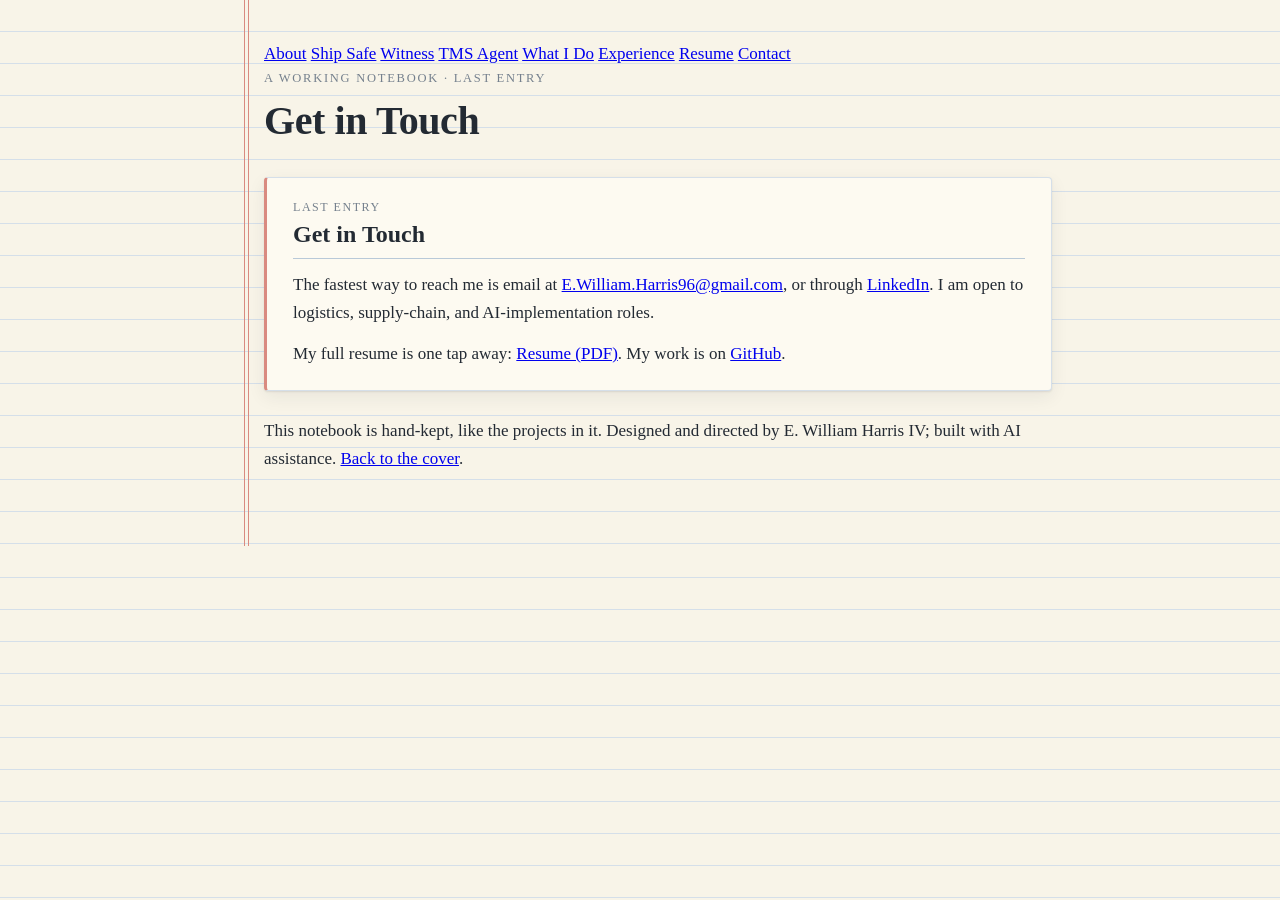
==== contact.html @ 10388640 "Notebook split: contact.html gets its own page" ====
<!doctype html>
<html lang="en">
  <head>
    <meta charset="utf-8" />
    <meta name="viewport" content="width=device-width, initial-scale=1, viewport-fit=cover" />
    <meta name="color-scheme" content="light dark" />
    <link rel="icon" href="data:," />
    <title>Get in Touch — E. William Harris IV</title>
    <meta name="description" content="Portfolio of E. William Harris IV: a freight-forwarding and supply-chain professional building practical AI tools for the receiving dock and the dangerous-goods screening desk." />
    <link rel="stylesheet" href="style.css" />
  </head>
  <body>
    <div class="page">

    <nav class="tabs" aria-label="Notebook sections">
      <a href="index.html">About</a>
      <a href="shipsafe.html">Ship Safe</a>
      <a href="witness.html">Witness</a>
      <a href="tms.html">TMS Agent</a>
      <a href="what-i-do.html">What I Do</a>
      <a href="experience.html">Experience</a>
      <a href="resume.pdf">Resume</a>
      <a href="contact.html" class="active" aria-current="page">Contact</a>
    </nav>

      <header class="masthead compact">
        <p class="kicker">A working notebook &middot; Last entry</p>
        <h1>Get in Touch</h1>
      </header>

      <section class="entry" aria-labelledby="contact-h">
        <h2 id="contact-h"><span class="entry-no">Last entry</span> Get in Touch</h2>
        <p>The fastest way to reach me is email at <a href="mailto:E.William.Harris96@gmail.com">E.William.Harris96@gmail.com</a>, or through <a href="https://www.linkedin.com/in/edward-harris-w96">LinkedIn</a>. I am open to logistics, supply-chain, and AI-implementation roles.</p>
        <p>My full resume is one tap away: <a href="resume.pdf">Resume (PDF)</a>. My work is on <a href="https://github.com/Grateful-Ed">GitHub</a>.</p>
      </section>

      <footer class="fineprint-foot">
        <p>This notebook is hand-kept, like the projects in it. Designed and directed by E. William Harris IV; built with AI assistance. <a href="index.html">Back to the cover</a>.</p>
      </footer>

    </div>
  </body>
</html>
---- style.css ----
/* Portfolio — a kept notebook.
   Paper with ruled lines and a red margin in the light;
   a night notebook (dark slate paper, soft rules, light ink) after dark.
   Static CSS only; no frameworks, no webfonts. */

:root {
  --paper: #f8f4e8;
  --paper-panel: #fdfaf1;
  --ink: #232a33;
  --ink-2: #4c5866;
  --ink-3: #75808d;
  --rule: #b9c9d8;
  --rule-soft: #d5dfe9;
  --margin: #d98a80;
  --accent: #20508c;
  --accent-soft: #e7edf5;
  --photo-line: #c8bfa8;
  --shadow: 0 1px 2px rgba(35, 42, 51, .10), 0 6px 18px rgba(35, 42, 51, .07);
}

@media (prefers-color-scheme: dark) {
  :root {
    --paper: #171d27;
    --paper-panel: #1e2634;
    --ink: #e7ebf0;
    --ink-2: #b7c1cd;
    --ink-3: #8b97a6;
    --rule: #33465e;
    --rule-soft: #2a3a4e;
    --margin: #a05a50;
    --accent: #7db3e8;
    --accent-soft: #22344c;
    --photo-line: #3d4c63;
    --shadow: 0 1px 2px rgba(0, 0, 0, .4), 0 6px 18px rgba(0, 0, 0, .3);
  }
}

* { box-sizing: border-box; }
html, body { margin: 0; padding: 0; }

body {
  font-family: Georgia, "Iowan Old Style", "Times New Roman", serif;
  color: var(--ink);
  font-size: 17px;
  line-height: 1.65;
  -webkit-font-smoothing: antialiased;
  /* the notebook paper: faint ruled lines across the whole desk */
  background-color: var(--paper);
  background-image: repeating-linear-gradient(
    to bottom,
    transparent 0,
    transparent 31px,
    var(--rule-soft) 31px,
    var(--rule-soft) 32px
  );
}

/* the sheet itself, with its red margin line down the left */
.page {
  max-width: 880px;
  margin: 0 auto;
  padding: 40px 28px 56px 64px;
  position: relative;
  background-image: linear-gradient(
    to right,
    transparent 0,
    transparent 44px,
    var(--margin) 44px,
    var(--margin) 45.5px,
    transparent 45.5px,
    transparent 48px,
    var(--margin) 48px,
    var(--margin) 49px,
    transparent 49px
  );
}

/* ---------- masthead ---------- */
.masthead { margin-bottom: 34px; }
.kicker {
  font-size: 12.5px;
  letter-spacing: .14em;
  text-transform: uppercase;
  color: var(--ink-3);
  margin: 0 0 10px;
}
h1 {
  font-size: 40px;
  line-height: 1.12;
  font-weight: 700;
  letter-spacing: -.01em;
  margin: 0 0 10px;
}
.headline {
  font-size: 19px;
  font-style: italic;
  color: var(--ink-2);
  margin: 0 0 16px;
  max-width: 34em;
}
nav.links { display: flex; gap: 10px; flex-wrap: wrap; }
nav.links a {
  color: var(--accent);
  text-decoration: none;
  font-size: 15px;
  border: 1px solid var(--rule);
  background: var(--paper-panel);
  border-radius: 3px;
  padding: 5px 13px;
  box-shadow: var(--shadow);
}
nav.links a:hover { text-decoration: underline; }

/* ---------- topic blocks: the opening index ---------- */
.blocks {
  display: grid;
  grid-template-columns: 1fr 1fr;
  gap: 14px;
  margin-bottom: 30px;
}
.block {
  display: block;
  background: var(--paper-panel);
  border: 1px solid var(--rule-soft);
  border-left: 3px solid var(--margin);
  border-radius: 4px;
  box-shadow: var(--shadow);
  padding: 14px 18px 13px;
  text-decoration: none;
  color: var(--ink);
}
.block:hover { border-color: var(--rule); }
.block:hover .block-title { text-decoration: underline; }
.block-tag {
  display: block;
  font-size: 11.5px;
  letter-spacing: .13em;
  text-transform: uppercase;
  color: var(--ink-3);
  margin-bottom: 4px;
}
.block-title {
  display: block;
  font-size: 20px;
  font-weight: 700;
  line-height: 1.2;
  color: var(--accent);
  margin-bottom: 4px;
}
.block-line {
  display: block;
  font-size: 15px;
  line-height: 1.45;
  color: var(--ink-2);
}

/* ---------- notebook entries ---------- */
.entry {
  background: var(--paper-panel);
  border: 1px solid var(--rule-soft);
  border-left: 3px solid var(--margin);
  border-radius: 4px;
  box-shadow: var(--shadow);
  padding: 22px 26px 20px;
  margin-bottom: 26px;
}
.entry h2, .colophon h2 {
  font-size: 24px;
  line-height: 1.2;
  margin: 0 0 12px;
  padding-bottom: 9px;
  border-bottom: 1px solid var(--rule);
}
.entry-no {
  display: block;
  font-size: 12px;
  font-weight: 400;
  letter-spacing: .13em;
  text-transform: uppercase;
  color: var(--ink-3);
  margin-bottom: 5px;
}
.entry p { margin: 0 0 13px; }
.entry p:last-child { margin-bottom: 2px; }

/* ---------- photos, taped into the notebook ---------- */
.photos {
  display: grid;
  grid-template-columns: 1fr 1fr;
  gap: 16px;
  margin: 18px 0 6px;
}
figure { margin: 0; }
.photos figure, .photo-wide {
  background: var(--paper);
  border: 1px solid var(--photo-line);
  padding: 7px 7px 9px;
  box-shadow: var(--shadow);
}
.photo-wide { margin: 18px 0 14px; }
figure img {
  display: block;
  width: 100%;
  height: auto;
}
figcaption {
  font-size: 13.5px;
  font-style: italic;
  color: var(--ink-2);
  line-height: 1.45;
  padding: 7px 3px 1px;
}

/* ---------- collapsible extra notes ---------- */
details.more {
  border-top: 1px dashed var(--rule);
  margin-top: 16px;
  padding-top: 11px;
}
details.more summary {
  cursor: pointer;
  color: var(--accent);
  font-size: 15.5px;
}
details.more p { margin-top: 10px; color: var(--ink-2); }

/* ---------- entry links ---------- */
.entry-links {
  display: flex;
  flex-wrap: wrap;
  gap: 8px 22px;
  margin-top: 16px !important;
  padding-top: 13px;
  border-top: 1px dashed var(--rule);
}
.entry-links a {
  color: var(--accent);
  font-size: 15.5px;
  text-decoration: none;
}
.entry-links a:hover { text-decoration: underline; }

/* ---------- footer ---------- */
.colophon {
  background: var(--paper-panel);
  border: 1px solid var(--rule-soft);
  border-left: 3px solid var(--margin);
  border-radius: 4px;
  box-shadow: var(--shadow);
  padding: 22px 26px 20px;
}
.colophon p { margin: 0 0 10px; }
.colophon a { color: var(--accent); }
.colophon .fineprint {
  font-size: 13.5px;
  font-style: italic;
  color: var(--ink-3);
  margin-bottom: 0;
}

/* ---------- phone: its own composition, not a squeezed page ---------- */
@media (max-width: 640px) {
  body { font-size: 16.5px; }
  .page { padding: 26px 16px 40px 34px; }
  .page {
    background-image: linear-gradient(
      to right,
      transparent 0,
      transparent 21px,
      var(--margin) 21px,
      var(--margin) 22.5px,
      transparent 22.5px
    );
  }
  h1 { font-size: 31px; }
  .headline { font-size: 17.5px; }
  .entry, .colophon { padding: 17px 16px 15px; }
  .entry h2, .colophon h2 { font-size: 21px; }
  .photos { grid-template-columns: 1fr; gap: 13px; }
  .blocks { grid-template-columns: 1fr; gap: 11px; }
  .block { padding: 12px 15px 11px; }
  .block-title { font-size: 18.5px; }
}
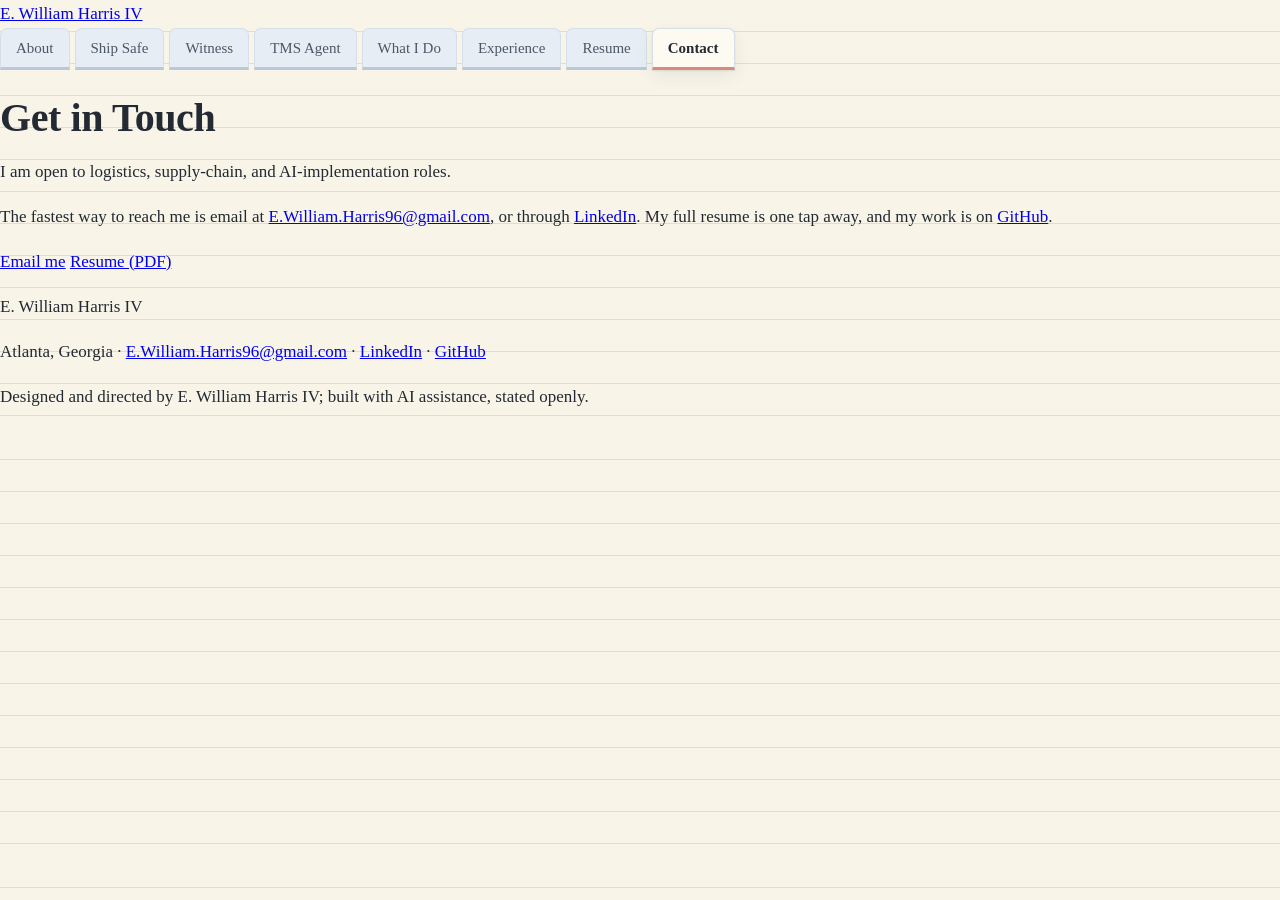
==== commit 54f96882: "Visual redesign v2: freight-paperwork art direction (big grotesque type, flat colour, manifest conte" ====
--- a/contact.html
+++ b/contact.html
@@ -7,37 +7,44 @@
     <link rel="icon" href="data:," />
     <title>Get in Touch — E. William Harris IV</title>
     <meta name="description" content="Portfolio of E. William Harris IV: a freight-forwarding and supply-chain professional building practical AI tools for the receiving dock and the dangerous-goods screening desk." />
+    <link rel="preconnect" href="https://fonts.googleapis.com" />
+    <link rel="preconnect" href="https://fonts.gstatic.com" crossorigin />
+    <link href="https://fonts.googleapis.com/css2?family=Archivo:wght@400;600;800&display=swap" rel="stylesheet" />
     <link rel="stylesheet" href="style.css" />
   </head>
   <body>
-    <div class="page">
+    <header class="topbar">
+      <a class="wordmark" href="index.html">E. William Harris IV</a>
+      <nav class="tabs" aria-label="Sections">
+        <a href="index.html">About</a>
+        <a href="shipsafe.html">Ship Safe</a>
+        <a href="witness.html">Witness</a>
+        <a href="tms.html">TMS Agent</a>
+        <a href="what-i-do.html">What I Do</a>
+        <a href="experience.html">Experience</a>
+        <a href="resume.pdf">Resume</a>
+        <a href="contact.html" class="active" aria-current="page">Contact</a>
+      </nav>
+    </header>
 
-    <nav class="tabs" aria-label="Notebook sections">
-      <a href="index.html">About</a>
-      <a href="shipsafe.html">Ship Safe</a>
-      <a href="witness.html">Witness</a>
-      <a href="tms.html">TMS Agent</a>
-      <a href="what-i-do.html">What I Do</a>
-      <a href="experience.html">Experience</a>
-      <a href="resume.pdf">Resume</a>
-      <a href="contact.html" class="active" aria-current="page">Contact</a>
-    </nav>
+    <main>
+      <section class="topic-head">
+        <h1>Get in Touch</h1>
+        <p class="statement">I am open to logistics, supply-chain, and AI-implementation roles.</p>
+      </section>
+      <section class="topic-body">
+        <p>The fastest way to reach me is email at <a href="mailto:E.William.Harris96@gmail.com">E.William.Harris96@gmail.com</a>, or through <a href="https://www.linkedin.com/in/edward-harris-w96">LinkedIn</a>. My full resume is one tap away, and my work is on <a href="https://github.com/Grateful-Ed">GitHub</a>.</p>
+        <p class="topic-links">
+          <a class="btn" href="mailto:E.William.Harris96@gmail.com">Email me</a>
+          <a class="plain-link" href="resume.pdf">Resume (PDF)</a>
+        </p>
+      </section>
+    </main>
 
-      <header class="masthead compact">
-        <p class="kicker">A working notebook &middot; Last entry</p>
-        <h1>Get in Touch</h1>
-      </header>
-
-      <section class="entry" aria-labelledby="contact-h">
-        <h2 id="contact-h"><span class="entry-no">Last entry</span> Get in Touch</h2>
-        <p>The fastest way to reach me is email at <a href="mailto:E.William.Harris96@gmail.com">E.William.Harris96@gmail.com</a>, or through <a href="https://www.linkedin.com/in/edward-harris-w96">LinkedIn</a>. I am open to logistics, supply-chain, and AI-implementation roles.</p>
-        <p>My full resume is one tap away: <a href="resume.pdf">Resume (PDF)</a>. My work is on <a href="https://github.com/Grateful-Ed">GitHub</a>.</p>
-      </section>
-
-      <footer class="fineprint-foot">
-        <p>This notebook is hand-kept, like the projects in it. Designed and directed by E. William Harris IV; built with AI assistance. <a href="index.html">Back to the cover</a>.</p>
-      </footer>
-
-    </div>
+    <footer class="close">
+      <p class="close-name">E. William Harris IV</p>
+      <p class="close-line">Atlanta, Georgia &middot; <a href="mailto:E.William.Harris96@gmail.com">E.William.Harris96@gmail.com</a> &middot; <a href="https://www.linkedin.com/in/edward-harris-w96">LinkedIn</a> &middot; <a href="https://github.com/Grateful-Ed">GitHub</a></p>
+      <p class="close-fine">Designed and directed by E. William Harris IV; built with AI assistance, stated openly.</p>
+    </footer>
   </body>
 </html>
--- a/style.css
+++ b/style.css
@@ -110,6 +110,48 @@
   box-shadow: var(--shadow);
 }
 nav.links a:hover { text-decoration: underline; }
+
+/* ---------- notebook divider tabs ---------- */
+.tabs {
+  display: flex;
+  flex-wrap: wrap;
+  gap: 5px;
+  margin: 0 0 26px;
+  padding-bottom: 0;
+}
+.tabs a {
+  font-family: Georgia, "Iowan Old Style", "Times New Roman", serif;
+  font-size: 15px;
+  color: var(--ink-2);
+  text-decoration: none;
+  background: var(--accent-soft);
+  border: 1px solid var(--rule-soft);
+  border-bottom: 3px solid var(--rule);
+  border-radius: 7px 7px 0 0;
+  padding: 7px 15px 6px;
+}
+.tabs a:hover { color: var(--ink); text-decoration: underline; }
+.tabs a.active {
+  background: var(--paper-panel);
+  color: var(--ink);
+  font-weight: 700;
+  border-bottom: 3px solid var(--margin);
+  box-shadow: var(--shadow);
+}
+.masthead.compact { margin-bottom: 22px; }
+.masthead.compact h1 { font-size: 32px; }
+.fineprint-foot {
+  margin-top: 30px;
+  padding-top: 13px;
+  border-top: 1px dashed var(--rule);
+}
+.fineprint-foot p {
+  font-size: 13.5px;
+  font-style: italic;
+  color: var(--ink-3);
+  margin: 0;
+}
+.fineprint-foot a { color: var(--accent); }
 
 /* ---------- topic blocks: the opening index ---------- */
 .blocks {
@@ -277,6 +319,9 @@
   .entry, .colophon { padding: 17px 16px 15px; }
   .entry h2, .colophon h2 { font-size: 21px; }
   .photos { grid-template-columns: 1fr; gap: 13px; }
+  .tabs { flex-wrap: nowrap; overflow-x: auto; gap: 4px; padding-bottom: 4px; }
+  .tabs a { white-space: nowrap; font-size: 14px; padding: 6px 12px 5px; }
+  .masthead.compact h1 { font-size: 26px; }
   .blocks { grid-template-columns: 1fr; gap: 11px; }
   .block { padding: 12px 15px 11px; }
   .block-title { font-size: 18.5px; }
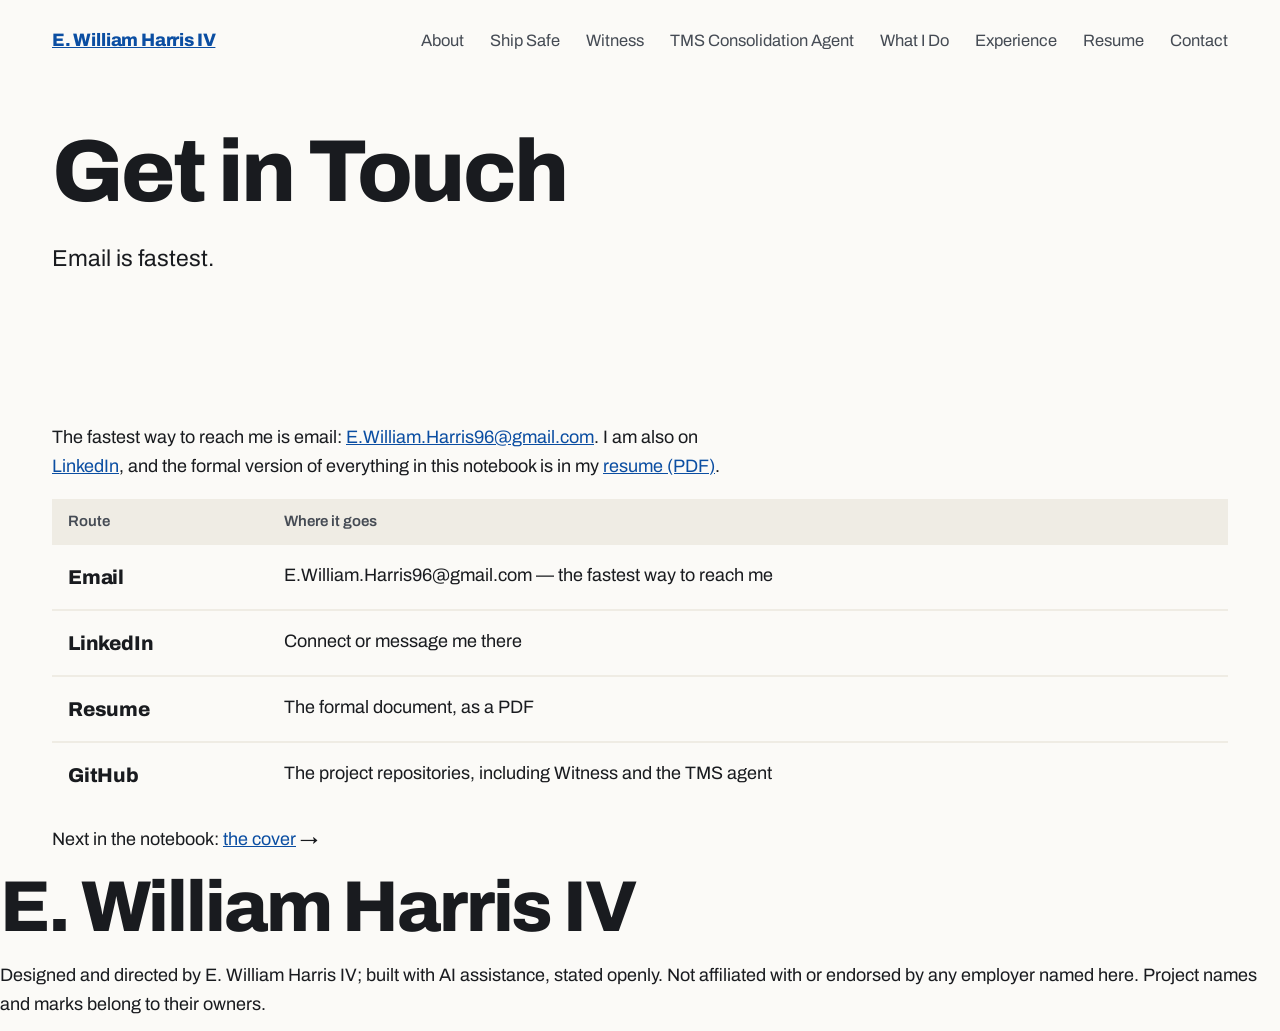
==== commit 60318b69: "Portfolio v3: contact.html (gate fixes, motion layer, real font)" ====
--- a/contact.html
+++ b/contact.html
@@ -2,49 +2,56 @@
 <html lang="en">
   <head>
     <meta charset="utf-8" />
-    <meta name="viewport" content="width=device-width, initial-scale=1, viewport-fit=cover" />
-    <meta name="color-scheme" content="light dark" />
-    <link rel="icon" href="data:," />
-    <title>Get in Touch — E. William Harris IV</title>
-    <meta name="description" content="Portfolio of E. William Harris IV: a freight-forwarding and supply-chain professional building practical AI tools for the receiving dock and the dangerous-goods screening desk." />
+    <meta name="viewport" content="width=device-width, initial-scale=1" />
+    <title>E. William Harris IV — Freight, AI tools, and the work</title>
+    <meta name="description" content="Portfolio of E. William Harris IV: freight forwarding and supply chain by trade; designer and director of AI tools for the receiving dock and the dangerous-goods screening desk." />
     <link rel="preconnect" href="https://fonts.googleapis.com" />
     <link rel="preconnect" href="https://fonts.gstatic.com" crossorigin />
-    <link href="https://fonts.googleapis.com/css2?family=Archivo:wght@400;600;800&display=swap" rel="stylesheet" />
+    <link href="https://fonts.googleapis.com/css2?family=Archivo:wght@100..900&display=swap" rel="stylesheet" />
     <link rel="stylesheet" href="style.css" />
   </head>
   <body>
-    <header class="topbar">
-      <a class="wordmark" href="index.html">E. William Harris IV</a>
-      <nav class="tabs" aria-label="Sections">
+    <header class="topbar rv">
+      <span class="wordmark"><a href="index.html">E. William Harris IV</a></span>
+      <nav class="tabs" aria-label="Notebook sections">
         <a href="index.html">About</a>
         <a href="shipsafe.html">Ship Safe</a>
         <a href="witness.html">Witness</a>
-        <a href="tms.html">TMS Agent</a>
+        <a href="tms.html">TMS Consolidation Agent</a>
         <a href="what-i-do.html">What I Do</a>
         <a href="experience.html">Experience</a>
         <a href="resume.pdf">Resume</a>
-        <a href="contact.html" class="active" aria-current="page">Contact</a>
+        <a href="contact.html" aria-current="page">Contact</a>
       </nav>
     </header>
 
     <main>
       <section class="topic-head">
-        <h1>Get in Touch</h1>
-        <p class="statement">I am open to logistics, supply-chain, and AI-implementation roles.</p>
+        <h1 class="rv">Get in Touch</h1>
+        <p class="statement rv">Email is fastest.</p>
       </section>
       <section class="topic-body">
-        <p>The fastest way to reach me is email at <a href="mailto:E.William.Harris96@gmail.com">E.William.Harris96@gmail.com</a>, or through <a href="https://www.linkedin.com/in/edward-harris-w96">LinkedIn</a>. My full resume is one tap away, and my work is on <a href="https://github.com/Grateful-Ed">GitHub</a>.</p>
-        <p class="topic-links">
-          <a class="btn" href="mailto:E.William.Harris96@gmail.com">Email me</a>
-          <a class="plain-link" href="resume.pdf">Resume (PDF)</a>
-        </p>
+        <p class="rv">The fastest way to reach me is email: <a href="mailto:E.William.Harris96@gmail.com">E.William.Harris96@gmail.com</a>. I am also on <a href="https://www.linkedin.com/in/edward-harris-w96">LinkedIn</a>, and the formal version of everything in this notebook is in my <a href="resume.pdf">resume (PDF)</a>.</p>
+
+        <table class="manifest rv">
+          <thead>
+            <tr><th scope="col">Route</th><th scope="col">Where it goes</th></tr>
+          </thead>
+          <tbody>
+            <tr><td><a href="mailto:E.William.Harris96@gmail.com">Email</a></td><td>E.William.Harris96@gmail.com &mdash; the fastest way to reach me</td></tr>
+            <tr><td><a href="https://www.linkedin.com/in/edward-harris-w96">LinkedIn</a></td><td>Connect or message me there</td></tr>
+            <tr><td><a href="resume.pdf">Resume</a></td><td>The formal document, as a PDF</td></tr>
+            <tr><td><a href="https://github.com/Grateful-Ed">GitHub</a></td><td>The project repositories, including Witness and the TMS agent</td></tr>
+          </tbody>
+        </table>
       </section>
+      <p class="nextline rv">Next in the notebook: <a href="index.html">the cover</a> &rarr;</p>
     </main>
 
-    <footer class="close">
-      <p class="close-name">E. William Harris IV</p>
-      <p class="close-line">Atlanta, Georgia &middot; <a href="mailto:E.William.Harris96@gmail.com">E.William.Harris96@gmail.com</a> &middot; <a href="https://www.linkedin.com/in/edward-harris-w96">LinkedIn</a> &middot; <a href="https://github.com/Grateful-Ed">GitHub</a></p>
-      <p class="close-fine">Designed and directed by E. William Harris IV; built with AI assistance, stated openly.</p>
+    <footer>
+      <p class="close-name rv">E. William Harris IV</p>
+      <p class="close-line rv">Designed and directed by E. William Harris IV; built with AI assistance, stated openly. Not affiliated with or endorsed by any employer named here. Project names and marks belong to their owners.</p>
     </footer>
+    <script src="site.js"></script>
   </body>
 </html>
--- a/style.css
+++ b/style.css
@@ -1,37 +1,25 @@
-/* Portfolio — a kept notebook.
-   Paper with ruled lines and a red margin in the light;
-   a night notebook (dark slate paper, soft rules, light ink) after dark.
-   Static CSS only; no frameworks, no webfonts. */
+/* Portfolio v2 — set like freight paperwork: one grotesque, big type,
+   flat colour, surfaces told apart by tone. No cards, no hairlines,
+   no shadows, no gradients. Structure (tabs, one page per topic) is his;
+   the look is set from the subject: the printed forms of air freight. */
 
 :root {
-  --paper: #f8f4e8;
-  --paper-panel: #fdfaf1;
-  --ink: #232a33;
-  --ink-2: #4c5866;
-  --ink-3: #75808d;
-  --rule: #b9c9d8;
-  --rule-soft: #d5dfe9;
-  --margin: #d98a80;
-  --accent: #20508c;
-  --accent-soft: #e7edf5;
-  --photo-line: #c8bfa8;
-  --shadow: 0 1px 2px rgba(35, 42, 51, .10), 0 6px 18px rgba(35, 42, 51, .07);
+  --ground: #fbfaf7;
+  --field: #efece4;
+  --ink: #191b1f;
+  --ink-2: #454b54;
+  --accent: #0b4ea2;
+  --accent-ink: #ffffff;
 }
 
 @media (prefers-color-scheme: dark) {
   :root {
-    --paper: #171d27;
-    --paper-panel: #1e2634;
-    --ink: #e7ebf0;
-    --ink-2: #b7c1cd;
-    --ink-3: #8b97a6;
-    --rule: #33465e;
-    --rule-soft: #2a3a4e;
-    --margin: #a05a50;
-    --accent: #7db3e8;
-    --accent-soft: #22344c;
-    --photo-line: #3d4c63;
-    --shadow: 0 1px 2px rgba(0, 0, 0, .4), 0 6px 18px rgba(0, 0, 0, .3);
+    --ground: #101216;
+    --field: #1a1d23;
+    --ink: #f2f2ef;
+    --ink-2: #b4bac3;
+    --accent: #7fb2e5;
+    --accent-ink: #0d1520;
   }
 }
 
@@ -39,290 +27,207 @@
 html, body { margin: 0; padding: 0; }
 
 body {
-  font-family: Georgia, "Iowan Old Style", "Times New Roman", serif;
+  font-family: "Archivo", "Helvetica Neue", Helvetica, Arial, sans-serif;
+  background: var(--ground);
   color: var(--ink);
-  font-size: 17px;
-  line-height: 1.65;
+  font-size: 18px;
+  line-height: 1.6;
   -webkit-font-smoothing: antialiased;
-  /* the notebook paper: faint ruled lines across the whole desk */
-  background-color: var(--paper);
-  background-image: repeating-linear-gradient(
-    to bottom,
-    transparent 0,
-    transparent 31px,
-    var(--rule-soft) 31px,
-    var(--rule-soft) 32px
-  );
-}
-
-/* the sheet itself, with its red margin line down the left */
-.page {
-  max-width: 880px;
+}
+
+a { color: var(--accent); }
+::selection { background: var(--accent); color: var(--accent-ink); }
+a:focus-visible { outline: 3px solid var(--accent); outline-offset: 3px; }
+
+/* ---------- top bar: wordmark, plain tab links, one action ---------- */
+.topbar {
+  max-width: 1240px;
   margin: 0 auto;
-  padding: 40px 28px 56px 64px;
-  position: relative;
-  background-image: linear-gradient(
-    to right,
-    transparent 0,
-    transparent 44px,
-    var(--margin) 44px,
-    var(--margin) 45.5px,
-    transparent 45.5px,
-    transparent 48px,
-    var(--margin) 48px,
-    var(--margin) 49px,
-    transparent 49px
-  );
-}
-
-/* ---------- masthead ---------- */
-.masthead { margin-bottom: 34px; }
-.kicker {
-  font-size: 12.5px;
-  letter-spacing: .14em;
-  text-transform: uppercase;
-  color: var(--ink-3);
-  margin: 0 0 10px;
+  padding: 26px 32px 0;
+  display: flex;
+  align-items: baseline;
+  justify-content: space-between;
+  gap: 18px 40px;
+  flex-wrap: wrap;
+}
+.wordmark {
+  font-weight: 800;
+  font-size: 18px;
+  letter-spacing: -0.01em;
+  color: var(--ink);
+  text-decoration: none;
+  white-space: nowrap;
+}
+.tabs { display: flex; flex-wrap: wrap; gap: 6px 26px; }
+.tabs a {
+  color: var(--ink-2);
+  text-decoration: none;
+  font-size: 16.5px;
+  padding-bottom: 3px;
+}
+.tabs a:hover { color: var(--ink); }
+.tabs a.active {
+  color: var(--ink);
+  font-weight: 600;
+  border-bottom: 3px solid var(--accent);
+  padding-bottom: 0;
+}
+
+main {
+  max-width: 1240px;
+  margin: 0 auto;
+  padding: 0 32px;
+}
+
+/* ---------- hero / topic heads ---------- */
+.hero { padding: 84px 0 30px; animation: rise .7s ease-out both; }
+.topic-head { padding: 72px 0 8px; animation: rise .7s ease-out both; }
+@keyframes rise {
+  from { opacity: 0; transform: translateY(18px); }
+  to { opacity: 1; transform: none; }
+}
+@media (prefers-reduced-motion: reduce) {
+  .hero, .topic-head { animation: none; }
 }
 h1 {
-  font-size: 40px;
-  line-height: 1.12;
-  font-weight: 700;
-  letter-spacing: -.01em;
-  margin: 0 0 10px;
-}
-.headline {
-  font-size: 19px;
-  font-style: italic;
-  color: var(--ink-2);
-  margin: 0 0 16px;
-  max-width: 34em;
-}
-nav.links { display: flex; gap: 10px; flex-wrap: wrap; }
-nav.links a {
-  color: var(--accent);
-  text-decoration: none;
-  font-size: 15px;
-  border: 1px solid var(--rule);
-  background: var(--paper-panel);
-  border-radius: 3px;
-  padding: 5px 13px;
-  box-shadow: var(--shadow);
-}
-nav.links a:hover { text-decoration: underline; }
-
-/* ---------- notebook divider tabs ---------- */
-.tabs {
+  font-size: clamp(52px, 8.5vw, 108px);
+  line-height: 0.98;
+  letter-spacing: -0.03em;
+  font-weight: 800;
+  margin: 0 0 26px;
+  max-width: 10em;
+}
+.topic-head h1 { font-size: clamp(46px, 7vw, 88px); }
+.statement {
+  font-size: 23px;
+  line-height: 1.45;
+  max-width: 33em;
+  margin: 0 0 30px;
+}
+.hero-links, .topic-links {
   display: flex;
   flex-wrap: wrap;
-  gap: 5px;
-  margin: 0 0 26px;
-  padding-bottom: 0;
-}
-.tabs a {
-  font-family: Georgia, "Iowan Old Style", "Times New Roman", serif;
+  align-items: center;
+  gap: 14px 28px;
+  margin: 0;
+}
+.btn {
+  display: inline-block;
+  background: var(--accent);
+  color: var(--accent-ink);
+  font-weight: 600;
+  font-size: 17px;
+  text-decoration: none;
+  padding: 13px 24px;
+  border-radius: 0;
+}
+.btn:hover { text-decoration: underline; }
+.plain-link { font-size: 17px; text-decoration: none; }
+.plain-link:hover { text-decoration: underline; }
+
+/* ---------- sections ---------- */
+section { margin-top: 110px; }
+.hero, .topic-head { margin-top: 0; }
+h2 {
+  font-size: clamp(30px, 4vw, 44px);
+  line-height: 1.05;
+  letter-spacing: -0.02em;
+  font-weight: 800;
+  margin: 0 0 22px;
+}
+.topic-body p, .about p {
+  max-width: 38em;
+  margin: 0 0 18px;
+}
+.topic-body h2 { margin-top: 64px; }
+
+/* ---------- the contents, set as a manifest (a real table) ---------- */
+.manifest {
+  width: 100%;
+  border-collapse: collapse;
+  font-size: 18px;
+}
+.manifest th {
+  text-align: left;
+  font-weight: 600;
   font-size: 15px;
   color: var(--ink-2);
-  text-decoration: none;
-  background: var(--accent-soft);
-  border: 1px solid var(--rule-soft);
-  border-bottom: 3px solid var(--rule);
-  border-radius: 7px 7px 0 0;
-  padding: 7px 15px 6px;
-}
-.tabs a:hover { color: var(--ink); text-decoration: underline; }
-.tabs a.active {
-  background: var(--paper-panel);
-  color: var(--ink);
-  font-weight: 700;
-  border-bottom: 3px solid var(--margin);
-  box-shadow: var(--shadow);
-}
-.masthead.compact { margin-bottom: 22px; }
-.masthead.compact h1 { font-size: 32px; }
-.fineprint-foot {
-  margin-top: 30px;
-  padding-top: 13px;
-  border-top: 1px dashed var(--rule);
-}
-.fineprint-foot p {
-  font-size: 13.5px;
-  font-style: italic;
-  color: var(--ink-3);
-  margin: 0;
-}
-.fineprint-foot a { color: var(--accent); }
-
-/* ---------- topic blocks: the opening index ---------- */
-.blocks {
-  display: grid;
-  grid-template-columns: 1fr 1fr;
-  gap: 14px;
-  margin-bottom: 30px;
-}
-.block {
-  display: block;
-  background: var(--paper-panel);
-  border: 1px solid var(--rule-soft);
-  border-left: 3px solid var(--margin);
-  border-radius: 4px;
-  box-shadow: var(--shadow);
-  padding: 14px 18px 13px;
-  text-decoration: none;
-  color: var(--ink);
-}
-.block:hover { border-color: var(--rule); }
-.block:hover .block-title { text-decoration: underline; }
-.block-tag {
-  display: block;
-  font-size: 11.5px;
-  letter-spacing: .13em;
-  text-transform: uppercase;
-  color: var(--ink-3);
-  margin-bottom: 4px;
-}
-.block-title {
-  display: block;
+  background: var(--field);
+  padding: 10px 16px;
+}
+.manifest td {
+  padding: 16px;
+  vertical-align: top;
+  border-top: 2px solid var(--field);
+}
+.manifest tbody tr:hover { background: var(--field); }
+.manifest td:first-child {
+  font-weight: 800;
   font-size: 20px;
-  font-weight: 700;
-  line-height: 1.2;
-  color: var(--accent);
-  margin-bottom: 4px;
-}
-.block-line {
-  display: block;
-  font-size: 15px;
-  line-height: 1.45;
-  color: var(--ink-2);
-}
-
-/* ---------- notebook entries ---------- */
-.entry {
-  background: var(--paper-panel);
-  border: 1px solid var(--rule-soft);
-  border-left: 3px solid var(--margin);
-  border-radius: 4px;
-  box-shadow: var(--shadow);
-  padding: 22px 26px 20px;
-  margin-bottom: 26px;
-}
-.entry h2, .colophon h2 {
-  font-size: 24px;
-  line-height: 1.2;
-  margin: 0 0 12px;
-  padding-bottom: 9px;
-  border-bottom: 1px solid var(--rule);
-}
-.entry-no {
-  display: block;
-  font-size: 12px;
-  font-weight: 400;
-  letter-spacing: .13em;
-  text-transform: uppercase;
-  color: var(--ink-3);
-  margin-bottom: 5px;
-}
-.entry p { margin: 0 0 13px; }
-.entry p:last-child { margin-bottom: 2px; }
-
-/* ---------- photos, taped into the notebook ---------- */
-.photos {
-  display: grid;
-  grid-template-columns: 1fr 1fr;
-  gap: 16px;
-  margin: 18px 0 6px;
-}
+  letter-spacing: -0.01em;
+  white-space: nowrap;
+}
+.manifest td:first-child a { color: var(--ink); text-decoration: none; }
+.manifest td:first-child a:hover { color: var(--accent); text-decoration: underline; }
+.manifest td a { text-decoration: none; }
+.manifest td a:hover { text-decoration: underline; }
+
+/* ---------- photographs: the subject's own, set large ---------- */
 figure { margin: 0; }
-.photos figure, .photo-wide {
-  background: var(--paper);
-  border: 1px solid var(--photo-line);
-  padding: 7px 7px 9px;
-  box-shadow: var(--shadow);
-}
-.photo-wide { margin: 18px 0 14px; }
-figure img {
+.photo, .hero-photo { margin-top: 44px; }
+.photo img, .hero-photo img {
   display: block;
   width: 100%;
   height: auto;
 }
 figcaption {
-  font-size: 13.5px;
-  font-style: italic;
+  font-size: 15.5px;
   color: var(--ink-2);
-  line-height: 1.45;
-  padding: 7px 3px 1px;
-}
-
-/* ---------- collapsible extra notes ---------- */
-details.more {
-  border-top: 1px dashed var(--rule);
-  margin-top: 16px;
-  padding-top: 11px;
-}
-details.more summary {
-  cursor: pointer;
-  color: var(--accent);
-  font-size: 15.5px;
-}
-details.more p { margin-top: 10px; color: var(--ink-2); }
-
-/* ---------- entry links ---------- */
-.entry-links {
-  display: flex;
-  flex-wrap: wrap;
-  gap: 8px 22px;
-  margin-top: 16px !important;
-  padding-top: 13px;
-  border-top: 1px dashed var(--rule);
-}
-.entry-links a {
-  color: var(--accent);
-  font-size: 15.5px;
-  text-decoration: none;
-}
-.entry-links a:hover { text-decoration: underline; }
-
-/* ---------- footer ---------- */
-.colophon {
-  background: var(--paper-panel);
-  border: 1px solid var(--rule-soft);
-  border-left: 3px solid var(--margin);
-  border-radius: 4px;
-  box-shadow: var(--shadow);
-  padding: 22px 26px 20px;
-}
-.colophon p { margin: 0 0 10px; }
-.colophon a { color: var(--accent); }
-.colophon .fineprint {
-  font-size: 13.5px;
-  font-style: italic;
-  color: var(--ink-3);
-  margin-bottom: 0;
-}
-
-/* ---------- phone: its own composition, not a squeezed page ---------- */
-@media (max-width: 640px) {
-  body { font-size: 16.5px; }
-  .page { padding: 26px 16px 40px 34px; }
-  .page {
-    background-image: linear-gradient(
-      to right,
-      transparent 0,
-      transparent 21px,
-      var(--margin) 21px,
-      var(--margin) 22.5px,
-      transparent 22.5px
-    );
-  }
-  h1 { font-size: 31px; }
-  .headline { font-size: 17.5px; }
-  .entry, .colophon { padding: 17px 16px 15px; }
-  .entry h2, .colophon h2 { font-size: 21px; }
-  .photos { grid-template-columns: 1fr; gap: 13px; }
-  .tabs { flex-wrap: nowrap; overflow-x: auto; gap: 4px; padding-bottom: 4px; }
-  .tabs a { white-space: nowrap; font-size: 14px; padding: 6px 12px 5px; }
-  .masthead.compact h1 { font-size: 26px; }
-  .blocks { grid-template-columns: 1fr; gap: 11px; }
-  .block { padding: 12px 15px 11px; }
-  .block-title { font-size: 18.5px; }
-}
+  padding-top: 10px;
+  max-width: 40em;
+}
+.photo-pair {
+  display: grid;
+  grid-template-columns: 1fr 1fr;
+  gap: 28px;
+}
+.photo-pair .photo { margin-top: 44px; }
+
+/* ---------- the close ---------- */
+.close {
+  max-width: 1240px;
+  margin: 130px auto 0;
+  padding: 54px 32px 60px;
+  background: var(--field);
+}
+.close-name {
+  font-size: clamp(38px, 6vw, 72px);
+  font-weight: 800;
+  letter-spacing: -0.03em;
+  line-height: 1;
+  margin: 0 0 18px;
+}
+.close-line { font-size: 18px; margin: 0 0 12px; }
+.close-line a { color: var(--ink); }
+.close-fine { font-size: 14.5px; color: var(--ink-2); margin: 0; }
+
+/* ---------- phone: its own composition ---------- */
+@media (max-width: 700px) {
+  body { font-size: 17px; }
+  .topbar { padding: 20px 20px 0; }
+  main { padding: 0 20px; }
+  .tabs { flex-wrap: nowrap; overflow-x: auto; gap: 4px 20px; padding-bottom: 6px; }
+  .tabs a { white-space: nowrap; }
+  .hero { padding: 52px 0 16px; }
+  .topic-head { padding: 46px 0 4px; }
+  h1 { font-size: clamp(42px, 13.5vw, 60px); }
+  .topic-head h1 { font-size: clamp(38px, 12vw, 56px); }
+  .statement { font-size: 20px; }
+  section { margin-top: 72px; }
+  .manifest { font-size: 16px; }
+  .manifest td { padding: 12px 10px; }
+  .manifest th { padding: 8px 10px; }
+  .manifest td:first-child { font-size: 17px; white-space: normal; }
+  .photo-pair { grid-template-columns: 1fr; gap: 0; }
+  .close { padding: 40px 20px 46px; margin-top: 90px; }
+}
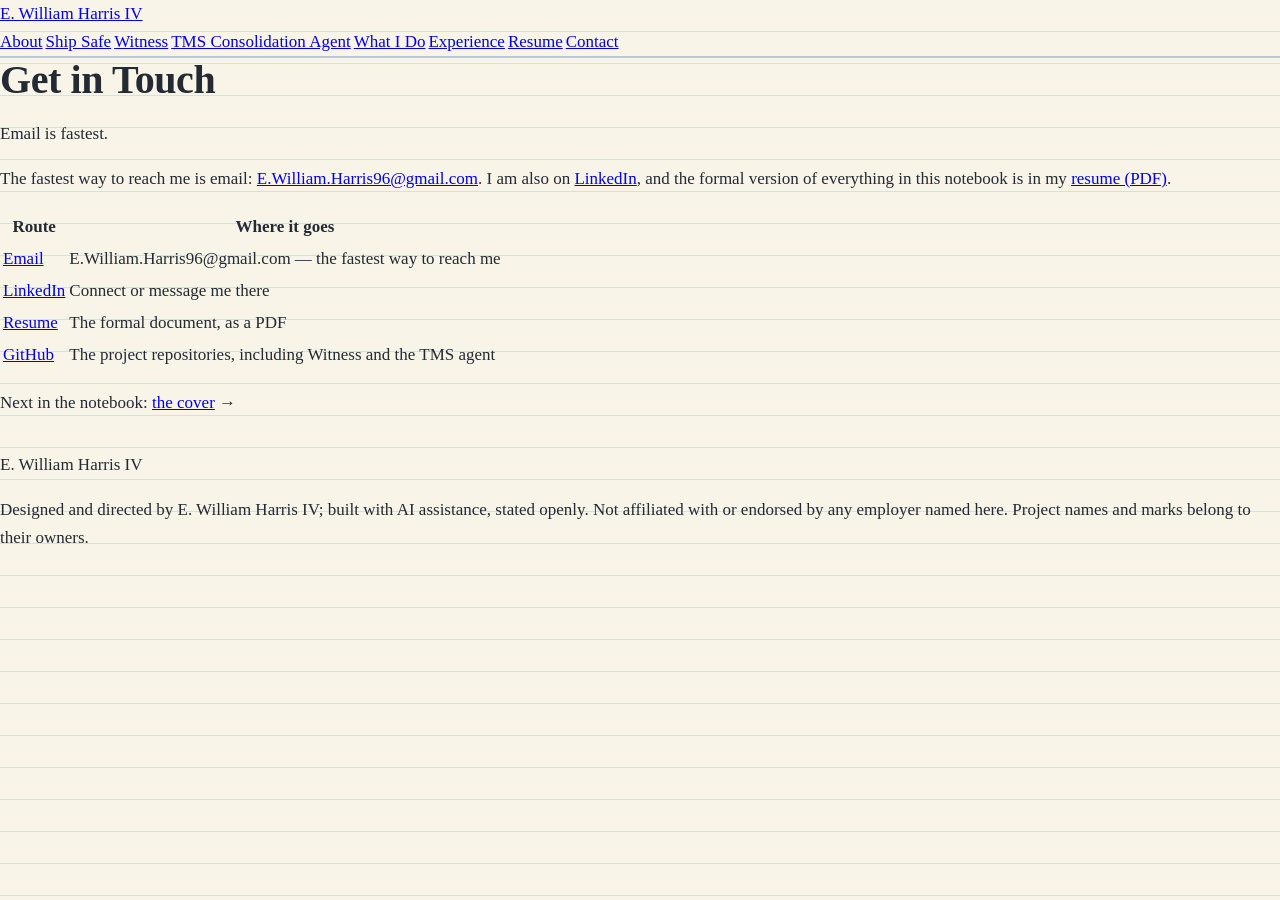
==== commit cad79423: "Add 'the code describes itself' compilations; refresh professional framing and Witness entry - Link " ====
--- a/contact.html
+++ b/contact.html
@@ -3,8 +3,8 @@
   <head>
     <meta charset="utf-8" />
     <meta name="viewport" content="width=device-width, initial-scale=1" />
-    <title>E. William Harris IV — Freight, AI tools, and the work</title>
-    <meta name="description" content="Portfolio of E. William Harris IV: freight forwarding and supply chain by trade; designer and director of AI tools for the receiving dock and the dangerous-goods screening desk." />
+    <title>E. William Harris IV — Software implementation, Six Sigma, continuous improvement, and AI tools</title>
+    <meta name="description" content="Portfolio of E. William Harris IV: software implementation, Six Sigma, and continuous improvement; designer and director of AI tools for the receiving dock, the dangerous-goods screening desk, and the warehouse floor." />
     <link rel="preconnect" href="https://fonts.googleapis.com" />
     <link rel="preconnect" href="https://fonts.gstatic.com" crossorigin />
     <link href="https://fonts.googleapis.com/css2?family=Archivo:wght@100..900&display=swap" rel="stylesheet" />
--- a/style.css
+++ b/style.css
@@ -1,25 +1,37 @@
-/* Portfolio v2 — set like freight paperwork: one grotesque, big type,
-   flat colour, surfaces told apart by tone. No cards, no hairlines,
-   no shadows, no gradients. Structure (tabs, one page per topic) is his;
-   the look is set from the subject: the printed forms of air freight. */
+/* Portfolio — a kept notebook.
+   Paper with ruled lines and a red margin in the light;
+   a night notebook (dark slate paper, soft rules, light ink) after dark.
+   Static CSS only; no frameworks, no webfonts. */
 
 :root {
-  --ground: #fbfaf7;
-  --field: #efece4;
-  --ink: #191b1f;
-  --ink-2: #454b54;
-  --accent: #0b4ea2;
-  --accent-ink: #ffffff;
+  --paper: #f8f4e8;
+  --paper-panel: #fdfaf1;
+  --ink: #232a33;
+  --ink-2: #4c5866;
+  --ink-3: #75808d;
+  --rule: #b9c9d8;
+  --rule-soft: #d5dfe9;
+  --margin: #d98a80;
+  --accent: #20508c;
+  --accent-soft: #e7edf5;
+  --photo-line: #c8bfa8;
+  --shadow: 0 1px 2px rgba(35, 42, 51, .10), 0 6px 18px rgba(35, 42, 51, .07);
 }
 
 @media (prefers-color-scheme: dark) {
   :root {
-    --ground: #101216;
-    --field: #1a1d23;
-    --ink: #f2f2ef;
-    --ink-2: #b4bac3;
-    --accent: #7fb2e5;
-    --accent-ink: #0d1520;
+    --paper: #171d27;
+    --paper-panel: #1e2634;
+    --ink: #e7ebf0;
+    --ink-2: #b7c1cd;
+    --ink-3: #8b97a6;
+    --rule: #33465e;
+    --rule-soft: #2a3a4e;
+    --margin: #a05a50;
+    --accent: #7db3e8;
+    --accent-soft: #22344c;
+    --photo-line: #3d4c63;
+    --shadow: 0 1px 2px rgba(0, 0, 0, .4), 0 6px 18px rgba(0, 0, 0, .3);
   }
 }
 
@@ -27,207 +39,423 @@
 html, body { margin: 0; padding: 0; }
 
 body {
-  font-family: "Archivo", "Helvetica Neue", Helvetica, Arial, sans-serif;
-  background: var(--ground);
+  font-family: Georgia, "Iowan Old Style", "Times New Roman", serif;
   color: var(--ink);
-  font-size: 18px;
-  line-height: 1.6;
+  font-size: 17px;
+  line-height: 1.65;
   -webkit-font-smoothing: antialiased;
-}
-
-a { color: var(--accent); }
-::selection { background: var(--accent); color: var(--accent-ink); }
-a:focus-visible { outline: 3px solid var(--accent); outline-offset: 3px; }
-
-/* ---------- top bar: wordmark, plain tab links, one action ---------- */
-.topbar {
-  max-width: 1240px;
+  /* the notebook paper: faint ruled lines across the whole desk */
+  background-color: var(--paper);
+  background-image: repeating-linear-gradient(
+    to bottom,
+    transparent 0,
+    transparent 31px,
+    var(--rule-soft) 31px,
+    var(--rule-soft) 32px
+  );
+}
+
+/* the sheet itself, with its red margin line down the left */
+.page {
+  max-width: 880px;
   margin: 0 auto;
-  padding: 26px 32px 0;
-  display: flex;
-  align-items: baseline;
-  justify-content: space-between;
-  gap: 18px 40px;
-  flex-wrap: wrap;
-}
-.wordmark {
-  font-weight: 800;
-  font-size: 18px;
-  letter-spacing: -0.01em;
-  color: var(--ink);
+  padding: 40px 28px 56px 64px;
+  position: relative;
+  background-image: linear-gradient(
+    to right,
+    transparent 0,
+    transparent 44px,
+    var(--margin) 44px,
+    var(--margin) 45.5px,
+    transparent 45.5px,
+    transparent 48px,
+    var(--margin) 48px,
+    var(--margin) 49px,
+    transparent 49px
+  );
+}
+
+/* ---------- masthead ---------- */
+.masthead { margin-bottom: 34px; }
+.kicker {
+  font-size: 12.5px;
+  letter-spacing: .14em;
+  text-transform: uppercase;
+  color: var(--ink-3);
+  margin: 0 0 10px;
+}
+h1 {
+  font-size: 40px;
+  line-height: 1.12;
+  font-weight: 700;
+  letter-spacing: -.01em;
+  margin: 0 0 10px;
+}
+.headline {
+  font-size: 19px;
+  font-style: italic;
+  color: var(--ink-2);
+  margin: 0 0 16px;
+  max-width: 34em;
+}
+nav.links { display: flex; gap: 12px; flex-wrap: wrap; }
+nav.links a {
+  color: var(--accent);
   text-decoration: none;
-  white-space: nowrap;
-}
-.tabs { display: flex; flex-wrap: wrap; gap: 6px 26px; }
-.tabs a {
-  color: var(--ink-2);
-  text-decoration: none;
-  font-size: 16.5px;
-  padding-bottom: 3px;
-}
-.tabs a:hover { color: var(--ink); }
-.tabs a.active {
-  color: var(--ink);
-  font-weight: 600;
-  border-bottom: 3px solid var(--accent);
-  padding-bottom: 0;
-}
-
-main {
-  max-width: 1240px;
-  margin: 0 auto;
-  padding: 0 32px;
-}
-
-/* ---------- hero / topic heads ---------- */
-.hero { padding: 84px 0 30px; animation: rise .7s ease-out both; }
-.topic-head { padding: 72px 0 8px; animation: rise .7s ease-out both; }
-@keyframes rise {
-  from { opacity: 0; transform: translateY(18px); }
-  to { opacity: 1; transform: none; }
-}
-@media (prefers-reduced-motion: reduce) {
-  .hero, .topic-head { animation: none; }
-}
-h1 {
-  font-size: clamp(52px, 8.5vw, 108px);
-  line-height: 0.98;
-  letter-spacing: -0.03em;
-  font-weight: 800;
-  margin: 0 0 26px;
-  max-width: 10em;
-}
-.topic-head h1 { font-size: clamp(46px, 7vw, 88px); }
-.statement {
-  font-size: 23px;
-  line-height: 1.45;
-  max-width: 33em;
-  margin: 0 0 30px;
-}
-.hero-links, .topic-links {
-  display: flex;
-  flex-wrap: wrap;
-  align-items: center;
-  gap: 14px 28px;
-  margin: 0;
-}
-.btn {
-  display: inline-block;
-  background: var(--accent);
-  color: var(--accent-ink);
-  font-weight: 600;
   font-size: 17px;
-  text-decoration: none;
-  padding: 13px 24px;
-  border-radius: 0;
-}
-.btn:hover { text-decoration: underline; }
-.plain-link { font-size: 17px; text-decoration: none; }
-.plain-link:hover { text-decoration: underline; }
-
-/* ---------- sections ---------- */
-section { margin-top: 110px; }
-.hero, .topic-head { margin-top: 0; }
-h2 {
-  font-size: clamp(30px, 4vw, 44px);
-  line-height: 1.05;
-  letter-spacing: -0.02em;
-  font-weight: 800;
-  margin: 0 0 22px;
-}
-.topic-body p, .about p {
-  max-width: 38em;
-  margin: 0 0 18px;
-}
-.topic-body h2 { margin-top: 64px; }
-
-/* ---------- the contents, set as a manifest (a real table) ---------- */
-.manifest {
-  width: 100%;
-  border-collapse: collapse;
-  font-size: 18px;
-}
-.manifest th {
-  text-align: left;
-  font-weight: 600;
-  font-size: 15px;
-  color: var(--ink-2);
-  background: var(--field);
-  padding: 10px 16px;
-}
-.manifest td {
-  padding: 16px;
-  vertical-align: top;
-  border-top: 2px solid var(--field);
-}
-.manifest tbody tr:hover { background: var(--field); }
-.manifest td:first-child {
-  font-weight: 800;
-  font-size: 20px;
-  letter-spacing: -0.01em;
-  white-space: nowrap;
-}
-.manifest td:first-child a { color: var(--ink); text-decoration: none; }
-.manifest td:first-child a:hover { color: var(--accent); text-decoration: underline; }
-.manifest td a { text-decoration: none; }
-.manifest td a:hover { text-decoration: underline; }
-
-/* ---------- photographs: the subject's own, set large ---------- */
+  font-weight: 700;
+  border: 1.5px solid var(--rule);
+  background: var(--paper-panel);
+  border-radius: 4px;
+  padding: 9px 20px;
+  box-shadow: var(--shadow);
+}
+nav.links a:hover { text-decoration: underline; }
+
+/* ---------- notebook entries ---------- */
+.entry {
+  background: var(--paper-panel);
+  border: 1px solid var(--rule-soft);
+  border-left: 3px solid var(--margin);
+  border-radius: 4px;
+  box-shadow: var(--shadow);
+  padding: 22px 26px 20px;
+  margin-bottom: 26px;
+}
+.entry h2, .colophon h2 {
+  font-size: 24px;
+  line-height: 1.2;
+  margin: 0 0 12px;
+  padding-bottom: 9px;
+  border-bottom: 1px solid var(--rule);
+}
+.entry-no {
+  display: block;
+  font-size: 12px;
+  font-weight: 400;
+  letter-spacing: .13em;
+  text-transform: uppercase;
+  color: var(--ink-3);
+  margin-bottom: 5px;
+}
+.entry p { margin: 0 0 13px; }
+.entry p:last-child { margin-bottom: 2px; }
+
+/* ---------- photos, taped into the notebook ---------- */
+.photos {
+  display: grid;
+  grid-template-columns: 1fr 1fr;
+  gap: 16px;
+  margin: 18px 0 6px;
+}
 figure { margin: 0; }
-.photo, .hero-photo { margin-top: 44px; }
-.photo img, .hero-photo img {
+.photos figure, .photo-wide {
+  background: var(--paper);
+  border: 1px solid var(--photo-line);
+  padding: 7px 7px 9px;
+  box-shadow: var(--shadow);
+}
+.photo-wide { margin: 18px 0 14px; }
+figure img {
   display: block;
   width: 100%;
   height: auto;
 }
 figcaption {
+  font-size: 13.5px;
+  font-style: italic;
+  color: var(--ink-2);
+  line-height: 1.45;
+  padding: 7px 3px 1px;
+}
+
+/* ---------- collapsible extra notes ---------- */
+details.more {
+  border-top: 1px dashed var(--rule);
+  margin-top: 16px;
+  padding-top: 11px;
+}
+details.more summary {
+  cursor: pointer;
+  color: var(--accent);
   font-size: 15.5px;
+}
+details.more p { margin-top: 10px; color: var(--ink-2); }
+
+/* ---------- entry links ---------- */
+.entry-links {
+  display: flex;
+  flex-wrap: wrap;
+  gap: 8px 22px;
+  margin-top: 16px !important;
+  padding-top: 13px;
+  border-top: 1px dashed var(--rule);
+}
+.entry-links a {
+  color: var(--accent);
+  font-size: 15.5px;
+  text-decoration: none;
+}
+.entry-links a:hover { text-decoration: underline; }
+
+/* ---------- footer ---------- */
+.colophon {
+  background: var(--paper-panel);
+  border: 1px solid var(--rule-soft);
+  border-left: 3px solid var(--margin);
+  border-radius: 4px;
+  box-shadow: var(--shadow);
+  padding: 22px 26px 20px;
+}
+.colophon p { margin: 0 0 10px; }
+.colophon a { color: var(--accent); }
+.colophon .fineprint {
+  font-size: 13.5px;
+  font-style: italic;
+  color: var(--ink-3);
+  margin-bottom: 0;
+}
+
+/* ---------- phone: its own composition, not a squeezed page ---------- */
+@media (max-width: 640px) {
+  body { font-size: 16.5px; }
+  .page { padding: 26px 16px 40px 34px; }
+  .page {
+    background-image: linear-gradient(
+      to right,
+      transparent 0,
+      transparent 21px,
+      var(--margin) 21px,
+      var(--margin) 22.5px,
+      transparent 22.5px
+    );
+  }
+  h1 { font-size: 31px; }
+  .headline { font-size: 17.5px; }
+  .entry, .colophon { padding: 17px 16px 15px; }
+  .entry h2, .colophon h2 { font-size: 21px; }
+  .photos { grid-template-columns: 1fr; gap: 13px; }
+}
+
+/* ---------- the tabbed shell (Nov 2, 2026: one tab per project) ----------
+   The page itself never scrolls: the sheet fills the screen, the tab bar
+   sits under the masthead, and each panel manages its own length.
+   The Summary panel is built to fill its screen without scrolling;
+   longer entries scroll inside their own panel, like a notebook page
+   taller than the desk. */
+html, body { height: 100%; }
+body { display: flex; flex-direction: column; height: 100dvh; overflow: hidden; }
+.page {
+  flex: 1;
+  min-height: 0;
+  width: 100%;
+  display: flex;
+  flex-direction: column;
+  padding-top: 26px;
+  padding-bottom: 18px;
+}
+.masthead { margin-bottom: 16px; flex: none; }
+.masthead h1 { margin-bottom: 12px; }
+
+/* ---------- tabs across the top ---------- */
+.tabs {
+  flex: none;
+  display: flex;
+  gap: 3px;
+  overflow-x: auto;
+  scrollbar-width: none;
+  border-bottom: 2px solid var(--rule);
+}
+.tabs::-webkit-scrollbar { display: none; }
+.tab {
+  font: inherit;
+  font-size: 15px;
+  white-space: nowrap;
+  background: transparent;
+  color: var(--ink-3);
+  border: 1px solid transparent;
+  border-bottom: none;
+  border-radius: 7px 7px 0 0;
+  padding: 9px 12px 10px;
+  cursor: pointer;
+}
+.tab:hover { color: var(--ink); }
+.tab[aria-selected="true"] {
+  background: var(--paper-panel);
+  color: var(--ink);
+  font-weight: 700;
+  border-color: var(--rule-soft);
+  box-shadow: inset 0 3px 0 var(--margin);
+}
+
+/* ---------- panels ---------- */
+.panels { flex: 1; min-height: 0; margin-top: 18px; }
+.panel { height: 100%; overflow-y: auto; padding: 2px 6px 10px 2px; }
+.panel[hidden] { display: none; }
+.panel .entry, .panel .colophon { margin-bottom: 4px; }
+
+/* ---------- the Summary panel: fills the screen, never scrolls ---------- */
+.panel-summary {
+  overflow: hidden;
+  display: flex;
+  flex-direction: column;
+}
+.panel-summary[hidden] { display: none; }
+.sum-headline {
+  font-size: 21px;
+  font-style: italic;
   color: var(--ink-2);
-  padding-top: 10px;
-  max-width: 40em;
-}
-.photo-pair {
+  margin: 2px 0 14px;
+  max-width: 36em;
+}
+.sum-about { margin: 0 0 20px; max-width: 44em; }
+.cards {
+  flex: 1;
+  min-height: 0;
   display: grid;
   grid-template-columns: 1fr 1fr;
-  gap: 28px;
-}
-.photo-pair .photo { margin-top: 44px; }
-
-/* ---------- the close ---------- */
-.close {
-  max-width: 1240px;
-  margin: 130px auto 0;
-  padding: 54px 32px 60px;
-  background: var(--field);
-}
-.close-name {
-  font-size: clamp(38px, 6vw, 72px);
-  font-weight: 800;
-  letter-spacing: -0.03em;
-  line-height: 1;
-  margin: 0 0 18px;
-}
-.close-line { font-size: 18px; margin: 0 0 12px; }
-.close-line a { color: var(--ink); }
-.close-fine { font-size: 14.5px; color: var(--ink-2); margin: 0; }
-
-/* ---------- phone: its own composition ---------- */
-@media (max-width: 700px) {
-  body { font-size: 17px; }
-  .topbar { padding: 20px 20px 0; }
-  main { padding: 0 20px; }
-  .tabs { flex-wrap: nowrap; overflow-x: auto; gap: 4px 20px; padding-bottom: 6px; }
-  .tabs a { white-space: nowrap; }
-  .hero { padding: 52px 0 16px; }
-  .topic-head { padding: 46px 0 4px; }
-  h1 { font-size: clamp(42px, 13.5vw, 60px); }
-  .topic-head h1 { font-size: clamp(38px, 12vw, 56px); }
-  .statement { font-size: 20px; }
-  section { margin-top: 72px; }
-  .manifest { font-size: 16px; }
-  .manifest td { padding: 12px 10px; }
-  .manifest th { padding: 8px 10px; }
-  .manifest td:first-child { font-size: 17px; white-space: normal; }
-  .photo-pair { grid-template-columns: 1fr; gap: 0; }
-  .close { padding: 40px 20px 46px; margin-top: 90px; }
-}
+  grid-template-rows: repeat(2, minmax(0, 1fr));
+  gap: 14px;
+  align-content: stretch;
+}
+.card {
+  font: inherit;
+  text-align: left;
+  display: flex;
+  flex-direction: column;
+  overflow: hidden;
+  min-height: 0;
+  background: var(--paper-panel);
+  border: 1px solid var(--rule-soft);
+  border-left: 3px solid var(--margin);
+  border-radius: 4px;
+  box-shadow: var(--shadow);
+  padding: 16px 18px 13px;
+  cursor: pointer;
+  color: var(--ink);
+}
+.card:hover { border-color: var(--rule); }
+.card h3 { font-size: 19px; margin: 0 0 6px; line-height: 1.25; }
+.card p { margin: 0; color: var(--ink-2); font-size: 15.5px; line-height: 1.45; }
+.card .go {
+  margin-top: auto;
+  padding-top: 10px;
+  color: var(--accent);
+  font-size: 15px;
+  font-weight: 700;
+}
+.sum-foot {
+  flex: none;
+  margin: 16px 0 0;
+  font-size: 14.5px;
+  font-style: italic;
+  color: var(--ink-3);
+}
+
+/* ---------- phone: the shell holds, the summary breathes smaller ---------- */
+@media (max-width: 640px) {
+  .page { padding-top: 18px; }
+  /* links in two rows on phone: LinkedIn + GitHub share a row,
+     the email address gets its own — all still big, nothing swiped away */
+  nav.links a { font-size: 16px; padding: 8px 15px; }
+  nav.links a[href^="mailto:"] { order: 3; }
+  .tab { font-size: 14.5px; padding: 8px 11px 9px; }
+  .panels { margin-top: 13px; }
+  .masthead { margin-bottom: 10px; }
+  .sum-headline { font-size: 18px; margin-bottom: 10px; }
+  .sum-about { margin-bottom: 13px; line-height: 1.58; }
+  /* project tiles on phone: title only, two by two — the whole tile
+     is the button, and the tab bar above names every project too —
+     so the whole summary still fits one screen with no scrolling */
+  .cards { grid-template-columns: 1fr 1fr; gap: 9px; }
+  .card { padding: 11px 14px 9px; justify-content: center; }
+  .card h3 { font-size: 16.5px; margin: 0; }
+  .card p { display: none; }
+  .card .go { display: none; }
+  .sum-foot { margin-top: 11px; font-size: 13.5px; }
+}
+/* very short screens: let the summary scroll inside its panel rather
+   than crush the type — the exception, not the design */
+@media (max-height: 700px) {
+  .panel-summary { overflow-y: auto; }
+}
+
+/* ---------- the desktop composition (Nov 2, 2026) ----------
+   Same page, two compositions, chosen by the screen it opens on:
+   below 1100px the sheet keeps the stacked phone composition William
+   approved; at desktop widths the sheet widens and the summary splits —
+   headline across the top, the About in a reading column on the left,
+   the four project cards filling the right. Project entries get the
+   wider canvas too, with prose held to a readable line length. */
+@media (min-width: 1100px) {
+  .page { max-width: 1280px; padding-top: 32px; }
+  .masthead h1 { font-size: 46px; }
+
+  .panel-summary {
+    display: grid;
+    grid-template-columns: minmax(300px, 5fr) 7fr;
+    grid-template-rows: auto 1fr auto;
+    column-gap: 44px;
+  }
+  .sum-headline { grid-column: 1 / -1; font-size: 23px; margin-bottom: 20px; }
+  .sum-about { grid-column: 1; font-size: 17.5px; margin: 0; align-self: start; }
+  .panel-summary .cards { grid-column: 2; }
+  .sum-foot { grid-column: 1 / -1; }
+
+  .panel .entry, .panel .colophon { padding: 28px 34px 24px; }
+  .entry p, .colophon p { max-width: 78ch; }
+  .photos { gap: 20px; }
+}
+
+/* ---------- work history blocks (Experience tab, Nov 2, 2026) ---------- */
+.job {
+  padding-top: 16px;
+  margin-top: 16px;
+  border-top: 1px solid var(--rule-soft);
+}
+.job.first { border-top: none; margin-top: 2px; padding-top: 0; }
+.job h3 { font-size: 19.5px; line-height: 1.3; margin: 0 0 2px; }
+.job .role { font-style: italic; color: var(--ink-2); margin: 0 0 8px; }
+.entry ul { margin: 0 0 4px; padding-left: 21px; }
+.entry li { margin-bottom: 5px; }
+.entry li:last-child { margin-bottom: 0; }
+
+/* ---------- Clear Window photo + speech bubble (Nov 2, 2026) ---------- */
+.cw-photo { position: relative; }
+.bubble {
+  position: absolute;
+  top: 5.5%;
+  left: 33%;
+  max-width: 46%;
+  background: #fffdf4;
+  color: #232a33;
+  font-size: 16.5px;
+  font-style: italic;
+  line-height: 1.4;
+  border: 1.5px solid #c8bfa8;
+  border-radius: 16px;
+  padding: 11px 15px;
+  box-shadow: 0 3px 10px rgba(35, 42, 51, .25);
+}
+.bubble::after {
+  content: "";
+  position: absolute;
+  bottom: -9px;
+  left: 30px;
+  width: 16px;
+  height: 16px;
+  background: #fffdf4;
+  border-right: 1.5px solid #c8bfa8;
+  border-bottom: 1.5px solid #c8bfa8;
+  transform: rotate(45deg);
+}
+.credit {
+  display: block;
+  font-size: 12px;
+  font-style: normal;
+  color: var(--ink-3);
+  margin-top: 3px;
+}
+@media (max-width: 640px) {
+  .bubble { font-size: 13.5px; max-width: 58%; left: 29%; top: 4%; padding: 9px 12px; }
+}
